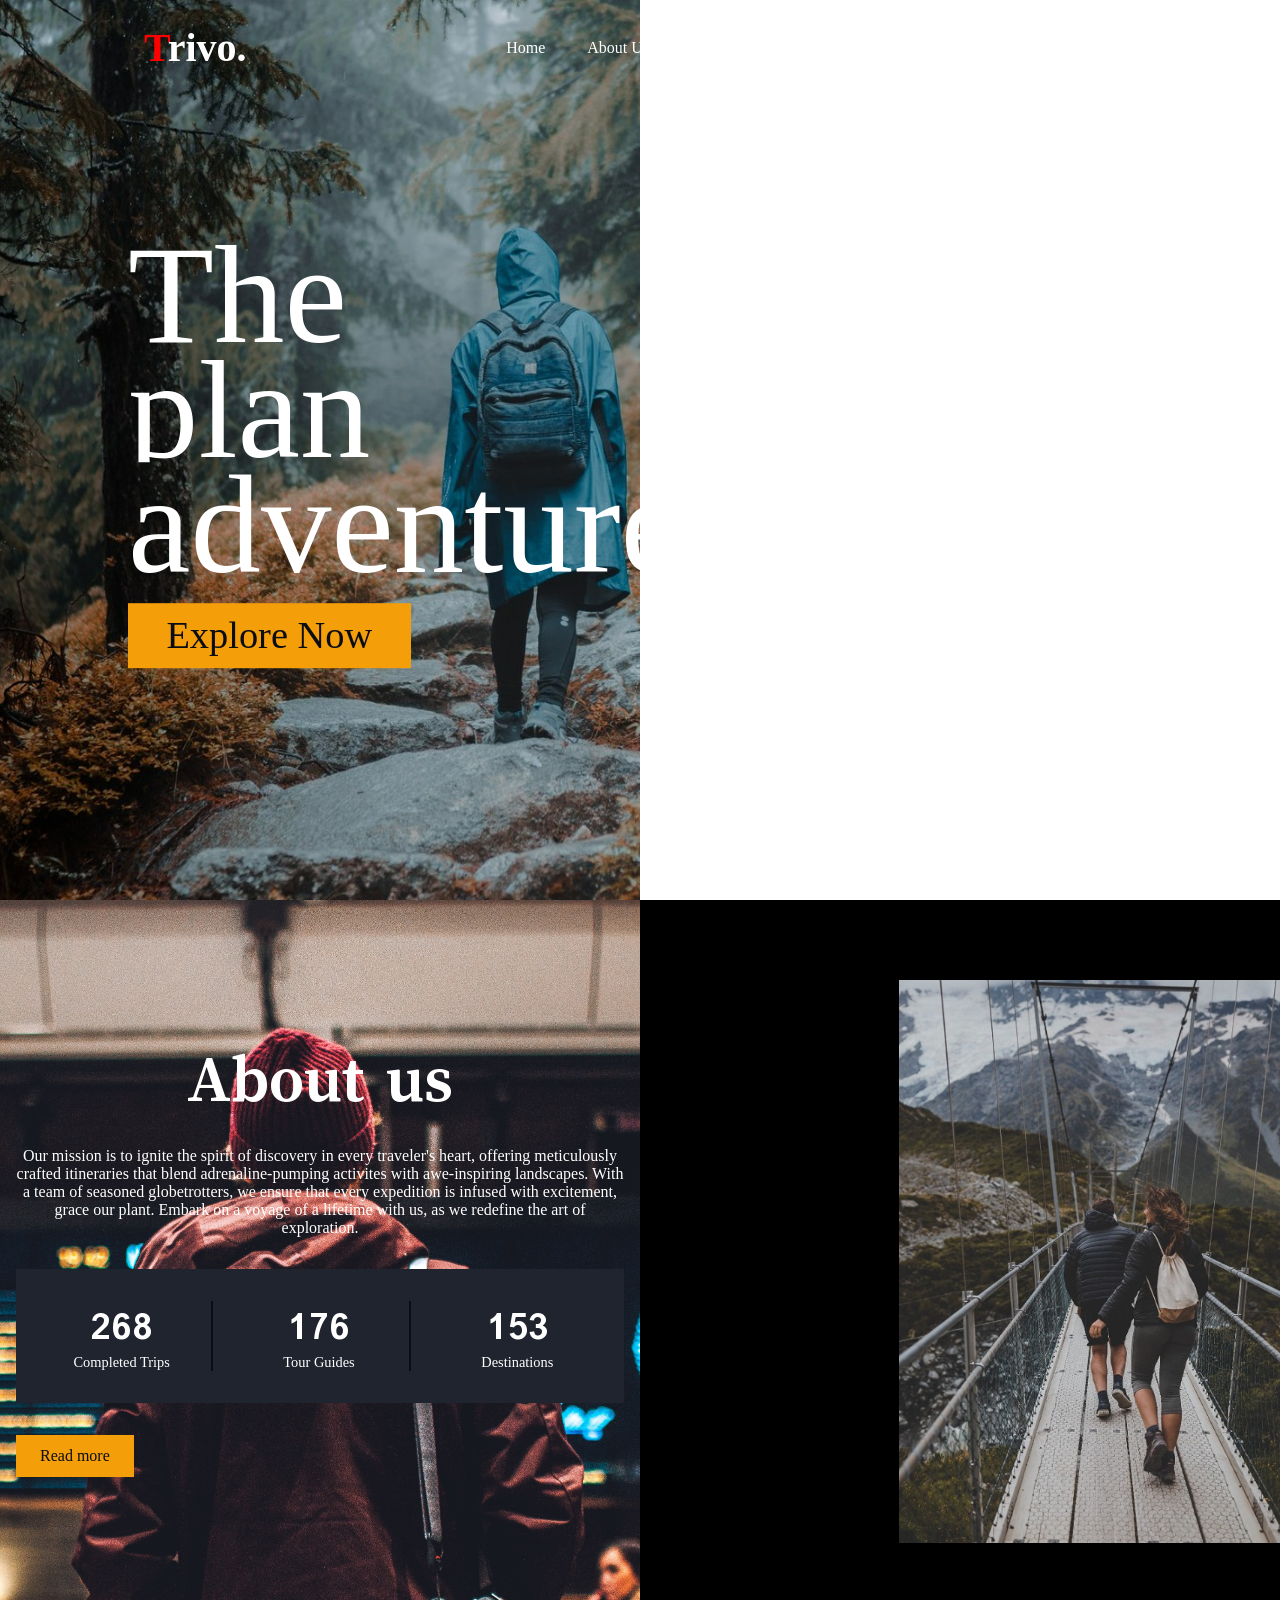
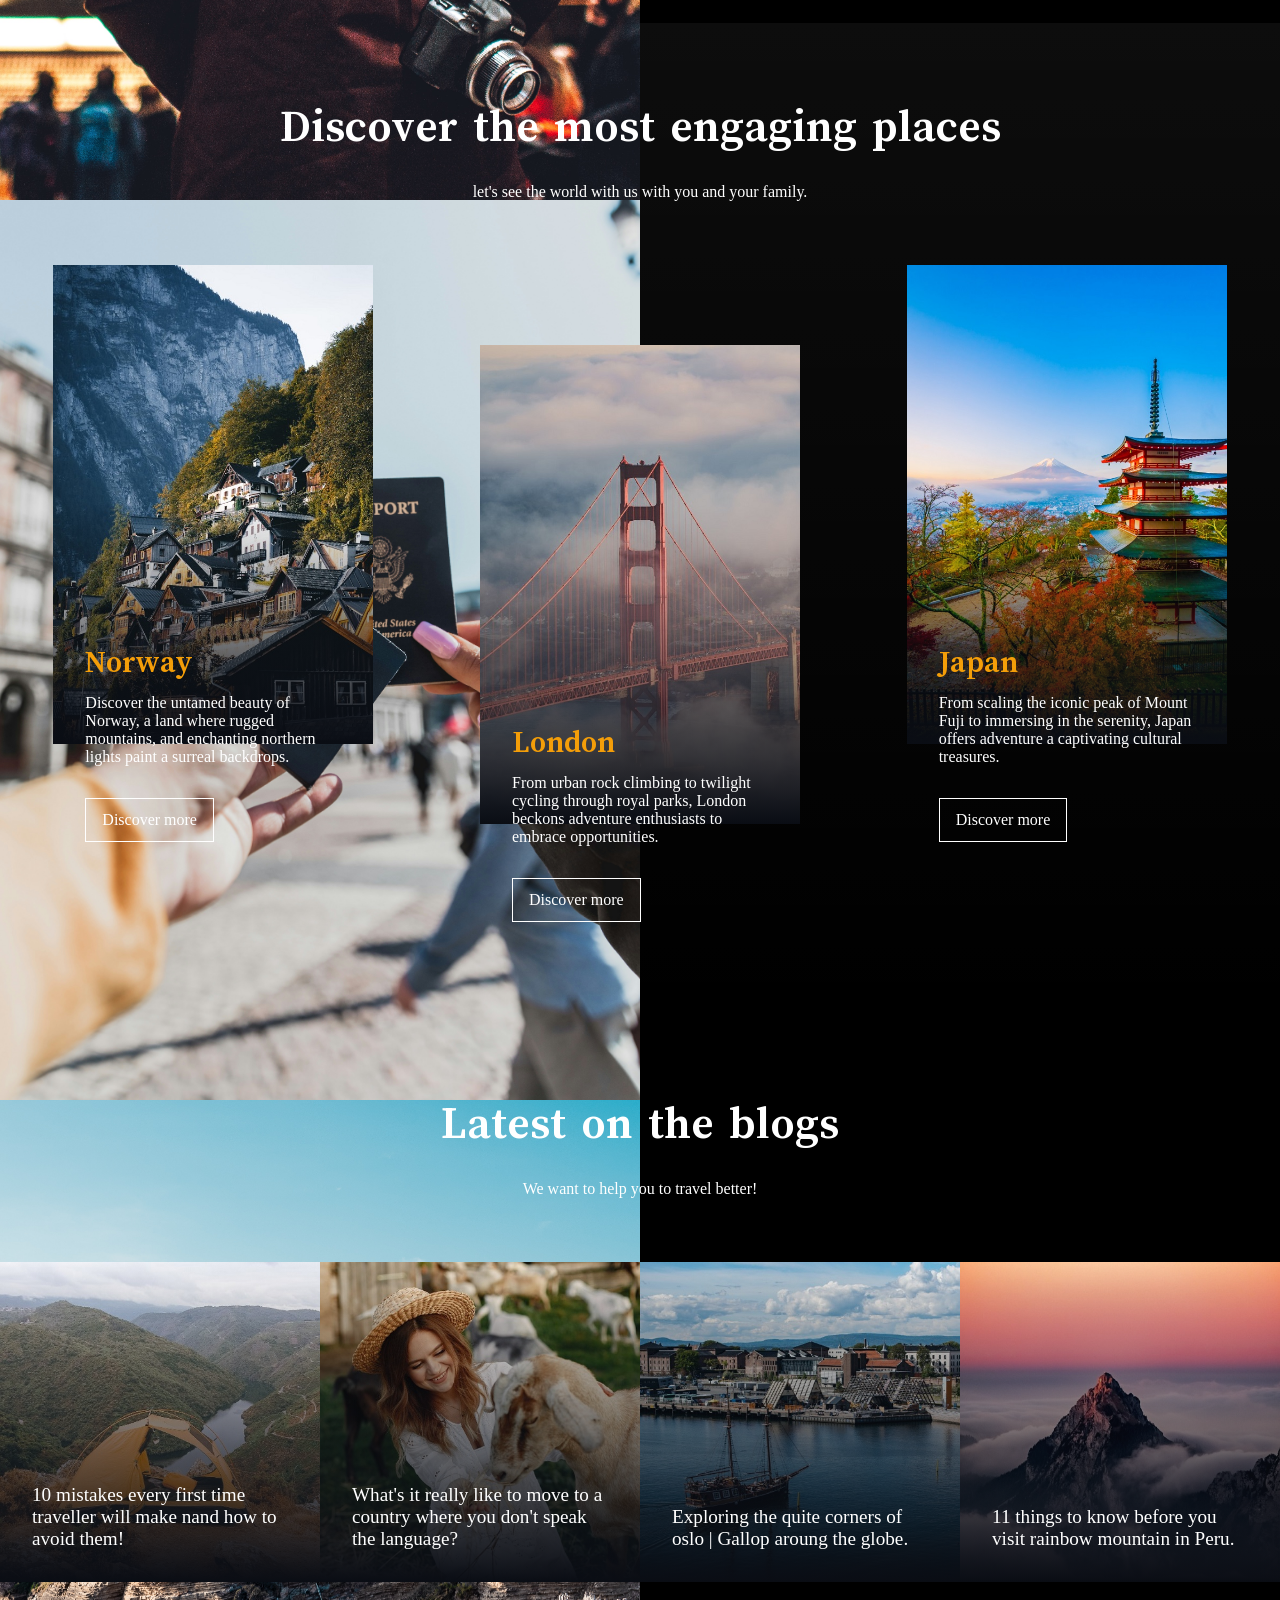
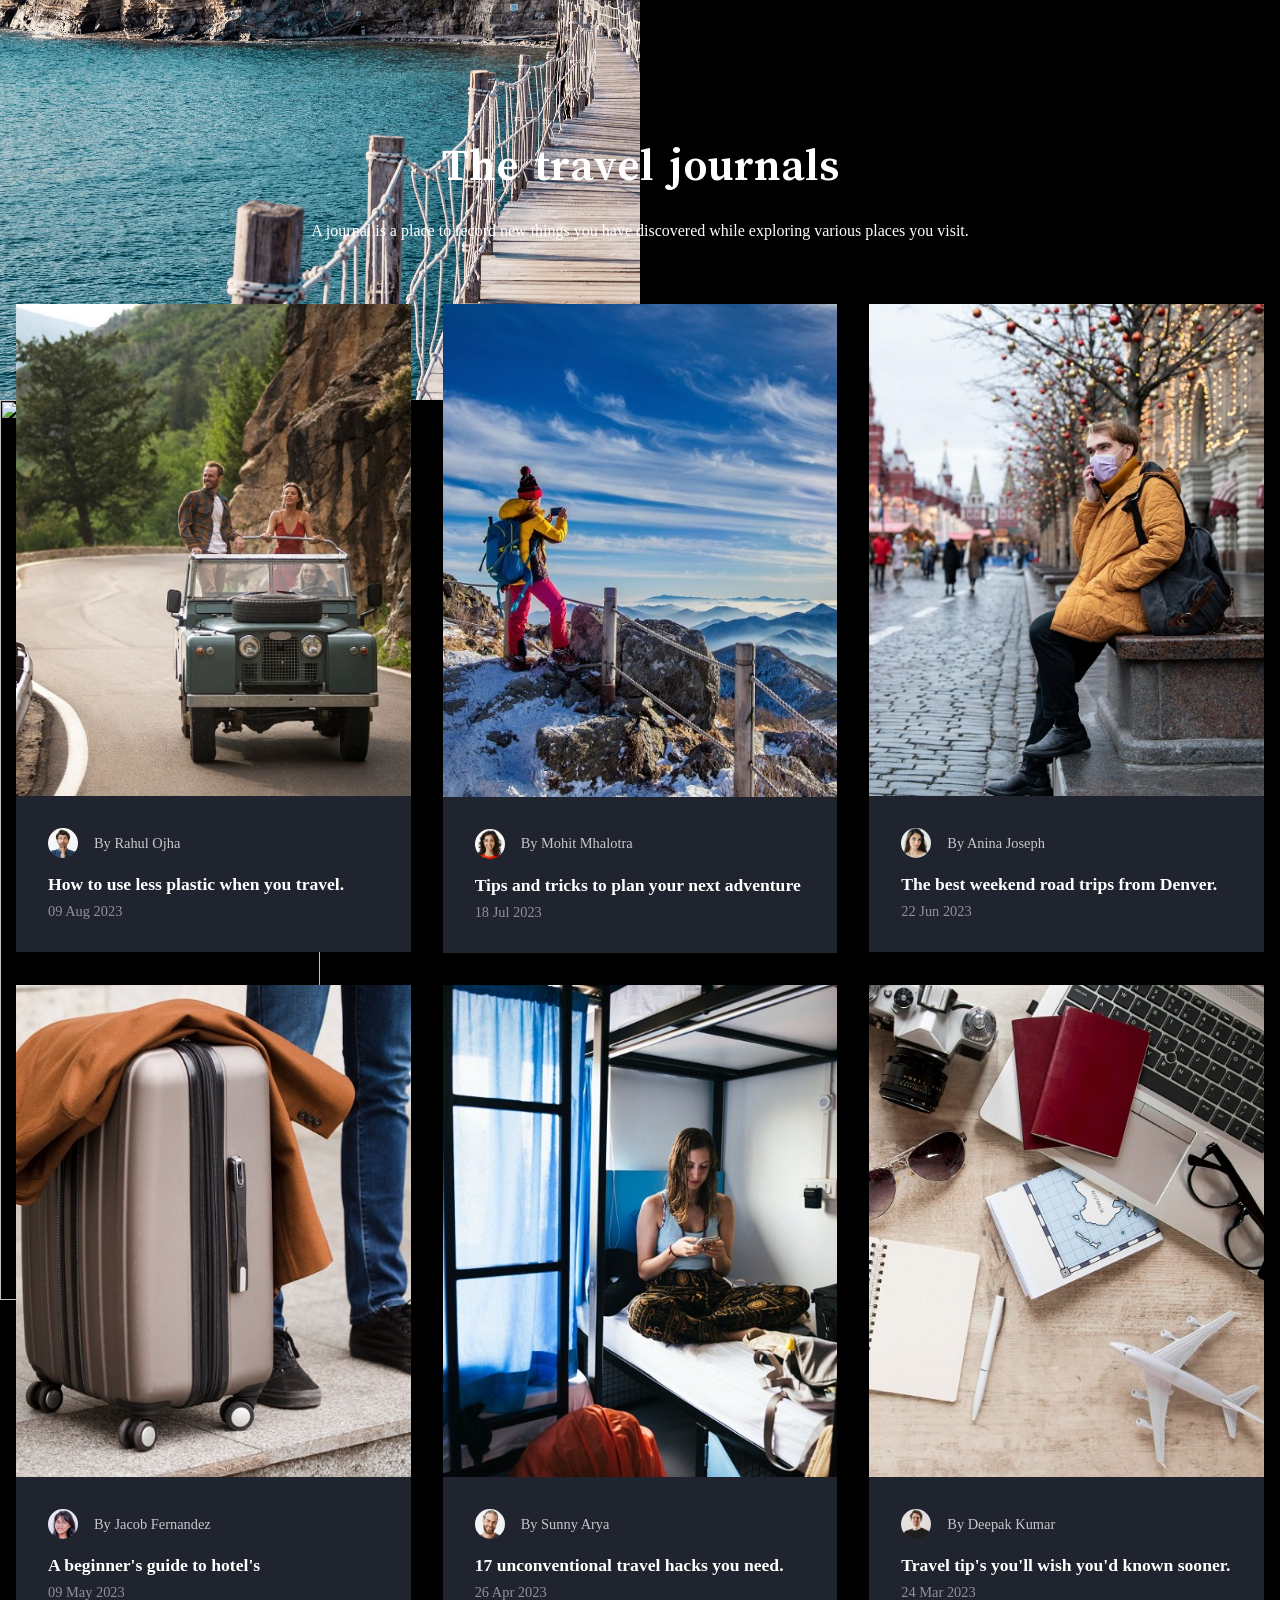
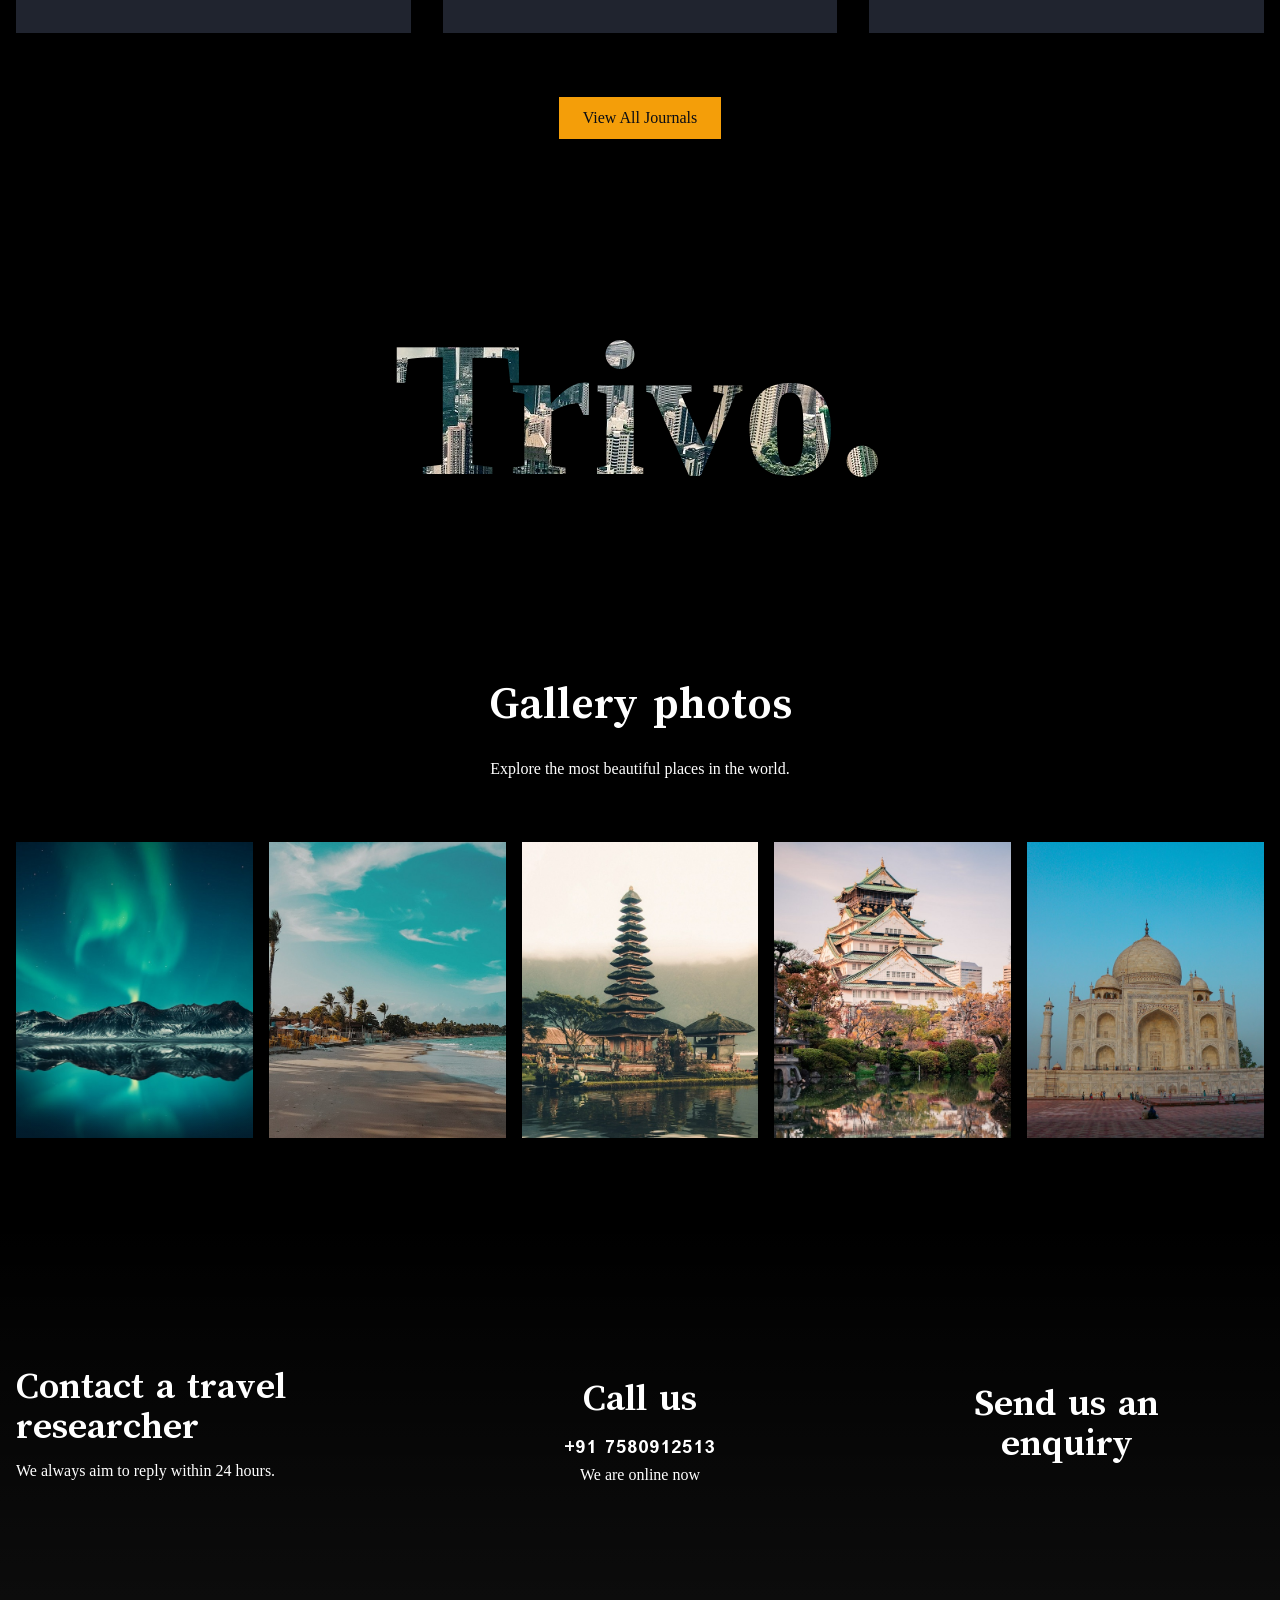
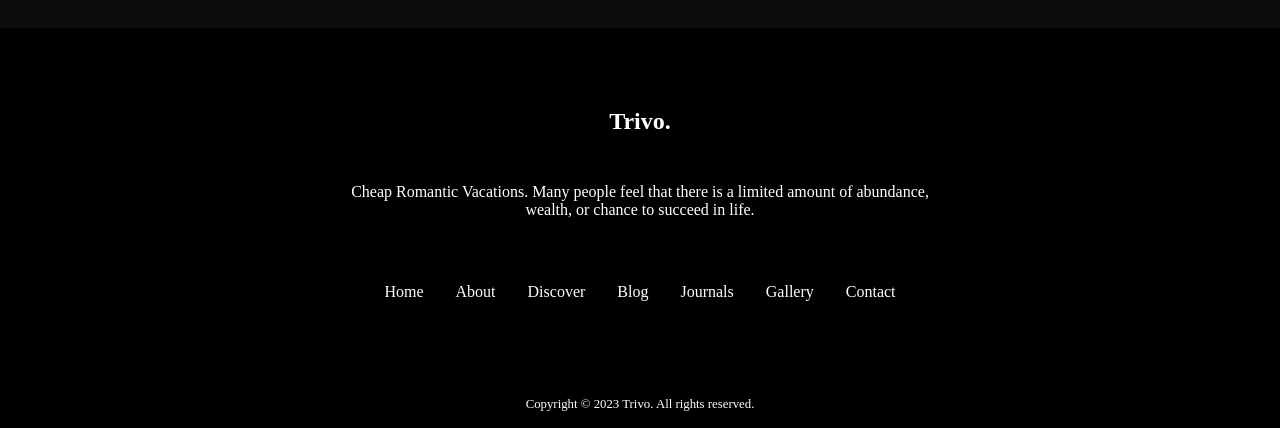
==== Landing_Page/index.html @ 87612f99 "OIBSIP" ====
<!DOCTYPE html>
<html lang="en">

<head>
    <meta charset="UTF-8">
    <meta name="viewport" content="width=device-width, initial-scale=1.0">
    <title>Document</title>
    <link rel="stylesheet" href="https://unpkg.com/sheryjs/dist/Shery.css" />
    <link rel="stylesheet" href="style.css">
    <script src="https://kit.fontawesome.com/fd02251519.js" crossorigin="anonymous"></script>
    <script src="https://unpkg.com/scrollreveal"></script>
</head>

<body>
    <div id="main">
        <div id="back">
            <img src="images/header.jpg" alt="">
            <img src="images/img6.jpg" alt="">
            <img src="images/img3.jpg" alt="">
            <img src="images/img4.jpg" alt="">
            <img src="images/img5.jpg" alt="">
        </div>
        <div id="top">
            <div id="workingarea">
                <nav>
                    <div class="nav__bar">
                      <div class="nav__logo"><a href="#"><span>T</span>rivo.</a></div>
                      <ul class="nav__links">
                        <li class="link"><a href="#home">Home</a></li>
                        <li class="link"><a href="#about">About Us</a></li>
                        <li class="link"><a href="#discover">Discover</a></li>
                        <li class="link"><a href="#blog">Blog</a></li>
                        <li class="link"><a href="#journals">Journals</a></li>
                        <li class="link"><a href="#gallery">Gallery</a></li>
                        <li class="link"><a href="#contact">Contact</a></li>
                        <li class="link search">
                          <span><i class="fa-solid fa-magnifying-glass fa-beat-fade"></i></span>
                        </li>
                      </ul>
                    </div>
                  </nav>
                <div id="hero">
                    <div id="heroleft">
                        <a class="ele1">
                            <div class="elem">
                                <h1>The New Way to </h1>
                                <h1>Explore the</h1>
                                <h1>Adventure awaits</h1>
                                <h1>Discover.</h1>
                                <h1>Wander often,</h1>
                            </div>
                        </a>
                        <a class="ele2">
                            <div class="elem">
                                <h1>plan your next</h1>
                                <h1>colourful</h1>
                                <h1>at every corner;</h1>
                                <h1>Dream.</h1>
                                <h1>wonder</h1>
                            </div>
                        </a>
                        <a class="ele3">
                            <div class="elem">
                                <h1>adventure.</h1>
                                <h1>world.</h1>
                                <h1>go and find it.</h1>
                                <h1>Explore.</h1>
                                <h1>always.</h1>
                            </div>
                        </a>
                        <button class="btn">Explore Now <i class="fa-solid fa-arrow-right fa-beat"></i></button>

                    </div>
                </div>
            </div>
        </div>
    </div>
    <div id="info">
        <section class="about" id="about">
            <div class="section__container about__container">
                <div class="about__content">
                    <h2 class="section__header">About us</h2>
                    <p class="section__subheader">
                        Our mission is to ignite the spirit of discovery in every traveler's
                        heart, offering meticulously crafted itineraries that blend
                        adrenaline-pumping activites with awe-inspiring landscapes. With a
                        team of seasoned globetrotters, we ensure that every expedition is
                        infused with excitement, grace our plant. Embark on a voyage of a
                        lifetime with us, as we redefine the art of exploration.
                    </p>
                    <div class="about__flex">
                        <div class="about__card">
                            <h4>268</h4>
                            <p>Completed Trips</p>
                        </div>
                        <div class="about__card">
                            <h4>176</h4>
                            <p>Tour Guides</p>
                        </div>
                        <div class="about__card">
                            <h4>153</h4>
                            <p>Destinations</p>
                        </div>
                    </div>
                    <button class="btn">
                        Read more <i class="fa-solid fa-arrow-right fa-beat"></i>
                    </button>
                </div>
                <div class="about__image">
                    <img src="images/about.jpg" alt="about">
                </div>
            </div>
        </section>
        <section class="discover" id="discover">
            <div class="section__container discover__container">
                <h2 class="section__header">Discover the most engaging places</h2>
                <p class="section__subheader">
                    let's see the world with us with you and your family.
                </p>
                <div class="discover__grid">
                    <div class="discover__card">
                        <div class="discover__image">
                            <img src="images/discover-1.jpg" alt="discover">
                        </div>
                        <div class="discover__card__content">
                            <h4>Norway</h4>
                            <p>
                                Discover the untamed beauty of Norway, a land where rugged
                                mountains, and enchanting northern lights paint a surreal
                                backdrops.
                            </p>
                            <button class="discover__btn">
                                Discover more <i class="fa-solid fa-arrow-right fa-beat"></i>
                            </button>
                        </div>
                    </div>
                    <div class="discover__card">
                        <div class="discover__image">
                            <img src="images/discover-2.jpg" alt="discover">
                        </div>
                        <div class="discover__card__content">
                            <h4>London</h4>
                            <p>
                                From urban rock climbing to twilight cycling through royal
                                parks, London beckons adventure enthusiasts to embrace
                                opportunities.
                            </p>
                            <button class="discover__btn">
                                Discover more <i class="fa-solid fa-arrow-right fa-beat"></i>
                            </button>
                        </div>
                    </div>
                    <div class="discover__card">
                        <div class="discover__image">
                            <img src="images/discover-3.jpg" alt="discover">
                        </div>
                        <div class="discover__card__content">
                            <h4>Japan</h4>
                            <p>
                                From scaling the iconic peak of Mount Fuji to immersing in the
                                serenity, Japan offers adventure a captivating cultural
                                treasures.
                            </p>
                            <button class="discover__btn">
                                Discover more <i class="fa-solid fa-arrow-right fa-beat"></i>
                            </button>
                        </div>
                    </div>
                </div>
            </div>
        </section>
        <section class="blogs" id="blog">
            <div class="blogs__container">
                <h2 class="section__header">Latest on the blogs</h2>
                <p class="section__subheader">We want to help you to travel better!</p>
                <div class="blogs__grid">
                    <div class="blogs__card">
                        <img src="images/blog-1.jpg" alt="blog">
                        <div class="blogs__content">
                            10 mistakes every first time traveller will make nand how to avoid
                            them!
                        </div>
                    </div>
                    <div class="blogs__card">
                        <img src="images/blog-2.jpg" alt="blog">
                        <div class="blogs__content">
                            What's it really like to move to a country where you don't speak
                            the language?
                        </div>
                    </div>
                    <div class="blogs__card">
                        <img src="images/blog-3.jpg" alt="blog">
                        <div class="blogs__content">
                            Exploring the quite corners of oslo | Gallop aroung the globe.
                        </div>
                    </div>
                    <div class="blogs__card">
                        <img src="images/blog-4.jpg" alt="blog">
                        <div class="blogs__content">
                            11 things to know before you visit rainbow mountain in Peru.
                        </div>
                    </div>
                </div>
            </div>
        </section>

        <section class="journals" id="journals">

            <div class="section__container journals__container">
                <h2 class="section__header">The travel journals</h2>
                <p class="section__subheader">
                    A journal is a place to record new things you have discovered while
                    exploring various places you visit.
                </p>
                <div class="journals__grid">
                    <div class="journals__card">
                        <img src="images/journals-2.jpg" alt="journal">
                        <div class="journals__content">
                            <div class="journals__author">
                                <img src="images/author-2.jpg" alt="author">
                                <p>By Rahul Ojha</p>
                            </div>
                            <h4>How to use less plastic when you travel.</h4>
                            <div class="journals__footer">
                                <p>09 Aug 2023</p>
                                <span>
                                    <a href="#"><i class="fa-solid fa-share fa-beat"></i></a>
                                </span>
                            </div>
                        </div>
                    </div>
                    <div class="journals__card">
                        <img src="images/journals-3.jpg" alt="journal">
                        <div class="journals__content">
                            <div class="journals__author">
                                <img src="images/author-3.jpg" alt="author">
                                <p>By Mohit Mhalotra</p>
                            </div>
                            <h4>Tips and tricks to plan your next adventure</h4>
                            <div class="journals__footer">
                                <p>18 Jul 2023</p>
                                <span>
                                    <a href="#"><i class="fa-solid fa-share fa-beat"></i></a>
                                </span>
                            </div>
                        </div>
                    </div>
                    <div class="journals__card">
                        <img src="images/journals-1.jpg" alt="journal">
                        <div class="journals__content">
                            <div class="journals__author">
                                <img src="images/author-1.jpg" alt="author">
                                <p>By Anina Joseph</p>
                            </div>
                            <h4>The best weekend road trips from Denver.</h4>
                            <div class="journals__footer">
                                <p>22 Jun 2023</p>
                                <span>
                                    <a href="#"><i class="fa-solid fa-share fa-beat"></i></a>
                                </span>
                            </div>
                        </div>
                    </div>
                    <div class="journals__card">
                        <img src="images/journals-6.jpg" alt="journal">
                        <div class="journals__content">
                            <div class="journals__author">
                                <img src="images/author-6.jpg" alt="author">
                                <p>By Jacob Fernandez</p>
                            </div>
                            <h4>A beginner's guide to hotel's</h4>
                            <div class="journals__footer">
                                <p>09 May 2023</p>
                                <span>
                                    <a href="#"><i class="fa-solid fa-share fa-beat"></i></a>
                                </span>
                            </div>
                        </div>
                    </div>
                    <div class="journals__card">
                        <img src="images/journals-4.jpg" alt="journal">
                        <div class="journals__content">
                            <div class="journals__author">
                                <img src="images/author-4.jpg" alt="author">
                                <p>By Sunny Arya</p>
                            </div>
                            <h4>17 unconventional travel hacks you need.</h4>
                            <div class="journals__footer">
                                <p>26 Apr 2023</p>
                                <span>
                                    <a href="#"><i class="fa-solid fa-share fa-beat"></i></a>
                                </span>
                            </div>
                        </div>
                    </div>
                    <div class="journals__card">
                        <img src="images/journals-5.jpg" alt="journal">
                        <div class="journals__content">
                            <div class="journals__author">
                                <img src="images/author-5.jpg" alt="author">
                                <p>By Deepak Kumar</p>
                            </div>
                            <h4>Travel tip's you'll wish you'd known sooner.</h4>
                            <div class="journals__footer">
                                <p>24 Mar 2023</p>
                                <span>
                                    <a href="#"><i class="fa-solid fa-share fa-beat"></i></a>
                                </span>
                            </div>
                        </div>
                    </div>
                </div>
                <div class="journals__btn">
                    <button class="btn">
                        View All Journals <i class="fa-solid fa-arrow-right fa-beat"></i>
                    </button>
                </div>
            </div>
        </section>

        <section class="hero">
            <div class="section__container hero__container">
                <p>Trivo.</p>
            </div>
        </section>

        <section class="gallery" id="gallery">
            <div class="gallery__container">
                <h2 class="section__header">Gallery photos</h2>
                <p class="section__subheader">
                    Explore the most beautiful places in the world.
                </p>
                <div class="gallery__grid">
                    <div class="gallery__card">
                        <img src="images/gallery-1.jpg" alt="gallery" />
                        <div class="gallery__content">
                            <h4>Northern Lights</h4>
                            <p>Norway</p>
                        </div>
                    </div>
                    <div class="gallery__card">
                        <img src="images/gallery-2.jpg" alt="gallery" />
                        <div class="gallery__content">
                            <h4>Krabi</h4>
                            <p>Thailand</p>
                        </div>
                    </div>
                    <div class="gallery__card">
                        <img src="images/gallery-3.jpg" alt="gallery" />
                        <div class="gallery__content">
                            <h4>Bali</h4>
                            <p>Indonesia</p>
                        </div>
                    </div>
                    <div class="gallery__card">
                        <img src="images/gallery-4.jpg" alt="gallery" />
                        <div class="gallery__content">
                            <h4>Tokyo</h4>
                            <p>Japan</p>
                        </div>
                    </div>
                    <div class="gallery__card">
                        <img src="images/gallery-5.jpg" alt="gallery" />
                        <div class="gallery__content">
                            <h4>Taj Mahal</h4>
                            <p>India</p>
                        </div>
                    </div>
                </div>
            </div>
        </section>

        <section class="contact" id="contact">
            <div class="section__container contact__container">
                <div class="contact__col">
                    <h4>Contact a travel researcher</h4>
                    <p>We always aim to reply within 24 hours.</p>
                </div>
                <div class="contact__col">
                    <div class="contact__card">
                        <span><i class="fa-solid fa-mobile-screen fa-shake"></i></span>
                        <h4>Call us</h4>
                        <h5>+91 7580912513</h5>
                        <p>We are online now</p>
                    </div>
                </div>
                <div class="contact__col">
                    <div class="contact__card">
                        <span><i class="fa-solid fa-envelope fa-beat"></i></span>
                        <h4>Send us an enquiry</h4>
                    </div>
                </div>
            </div>
        </section>

        <section class="footer">
            <div class="section__container footer__container">
                <h4>Trivo.</h4>
                <div class="footer__socials">
                    <span>
                        <a href="#"><i class="fa-brands fa-facebook"></i></a>
                    </span>
                    <span>
                        <a href="#"><i class="fa-brands fa-instagram"></i></a>
                    </span>
                    <span>
                        <a href="#"><i class="fa-brands fa-square-x-twitter"></i></a>
                    </span>
                    <span>
                        <a href="#"><i class="fa-brands fa-linkedin"></i></a>
                    </span>
                </div>
                <p>
                    Cheap Romantic Vacations. Many people feel that there is a limited
                    amount of abundance, wealth, or chance to succeed in life.
                </p>
                <ul class="footer__nav">
                    <li class="footer__link"><a href="#home">Home</a></li>
                    <li class="footer__link"><a href="#about">About</a></li>
                    <li class="footer__link"><a href="#discover">Discover</a></li>
                    <li class="footer__link"><a href="#blog">Blog</a></li>
                    <li class="footer__link"><a href="#journals">Journals</a></li>
                    <li class="footer__link"><a href="#gallery">Gallery</a></li>
                    <li class="footer__link"><a href="#contact">Contact</a></li>
                </ul>
            </div>
            <div class="footer__bar">
                Copyright © 2023 Trivo. All rights reserved.
            </div>
        </section>
    </div>

    <script src="https://cdnjs.cloudflare.com/ajax/libs/gsap/3.12.2/gsap.min.js"></script>
    <script src="https://cdnjs.cloudflare.com/ajax/libs/gsap/3.12.2/ScrollTrigger.min.js"></script>
    <script src="https://cdnjs.cloudflare.com/ajax/libs/three.js/0.155.0/three.min.js"></script>
    <script src="https://cdn.jsdelivr.net/gh/automat/controlkit.js@master/bin/controlKit.min.js"></script>
    <script type="text/javascript" src="https://unpkg.com/sheryjs/dist/Shery.js"></script>
    <script src="script.js"></script>

</body>

</html>
---- Landing_Page/style.css ----
@import url('https://fonts.googleapis.com/css2?family=Lisu+Bosa:ital,wght@0,600;1,800&family=Poppins:wght@400;500;600;700&display=swap');

:root{
    --primary-color: #0a0d14;
    --primary-color-light: #20242f;
    --secondary-color: #f49e09;
    --extre-light: rgba(255,255,255,0.5);
    --white: #ffffff;
    --max-width:1600px;
    --header-font: "Lisu Bosa", serif;
}



*{
    margin: 0;
    padding: 0;
    font-family: gilroy;
    box-sizing: border-box;
}

html,body{
    width: 100%;
    height: 100%;
    scroll-behavior: smooth;
}

#main{
    width: 100%;
    height: 100vh;
    
}

#back{
    width: 100%;
    height: 100vh;
    
    
}

#back img{
    width: 50%;
    height: 100%;
    object-fit: cover;
    background-size: cover;
    
}

#top{
    pointer-events: none;
    position: absolute;
    top: 0;
    left: 0;
    width: 100%;
    height: 100vh;
    
}

#workingarea{
    position: relative;
    margin: 0 auto;
    width: 80%;
    height: 100vh;
    max-width: 1920px; 
}

nav {
    border-bottom: 1px solid var(--extra-light);
  }
  
  .nav__bar {
    max-width: var(--max-width);
    margin: auto;
    padding: 1.5rem 1rem;
    display: flex;
    align-items: center;
    justify-content: space-between;
    gap: 2rem;
  }
  
  .nav__logo a {
    font-size: 2.5rem;
    font-weight: 600;
    color: var(--white);
  }

  .nav__logo a span{
    color: red;
  }
  
  .nav__links {
    list-style: none;
    display: flex;
    align-items: center;
    gap: 2rem;
  }
  
  .link a {
    padding: 1.5rem 5px;
    font-weight: 500;
    color: var(--white);
    transition: 0.3s;
    pointer-events: all;
  }
  
  .link a:hover {
    color: var(--secondary-color);
    border-bottom: 2px solid var(--secondary-color);
  }
  
  .link span {
    padding: 1rem 0;
    color: var(--white);
    cursor: pointer;
  }

#hero{
    position: absolute;
    top: 50%;
    left: 0;
    transform: translate(0%,-50%);
    display: flex;
    justify-content: space-between;
    width: 100%;
}

#heroleft{
    min-width: 50%;
}

#heroleft .elem{
    position: relative;
    height: 9vw;
    overflow: hidden;
}

#heroleft .elem h1:nth-child(1){
    top: 0;
}

#heroleft .elem::after{
    position: absolute;
    content: "";
    left: -3rem;
    top: 50%;
    transform: translate(-50%);
    height: 2px;
    width: 2rem;
    background-color: var(--white);
}

#heroleft .elem h1{
    position: absolute;
    top: 100%;
    left: 0;
    line-height: .9;
    font-family: kajiro;
    color: #fff;
    font-weight: 100;
    font-size: 11vw;
}

#heroleft button{
    pointer-events: all;
    padding: .8vw 3vw;
    font-size: 3vw;
    margin-top: 2vw;
    font-family: kajiro;
    cursor: pointer;
    background-color: var(--secondary-color);
}
button i{
    justify-content: space-between;
}

 #info{
    background-color: black;
    color: #fff;
}

.section__container{
    max-width: var(--max-width);
    margin: auto;
    padding: 5rem 1rem;
}

.section__header{
    margin-bottom: 2rem;
    font-size: 3rem;
    font-weight: 800;
    font-family: var(--header-font);
    text-align: center;
}

.section__subheader{
    max-width: 800px;
    margin: auto;
    text-align: center;
}

.btn{
    padding: .75rem 1.5rem;
    outline: none;
    border: none;
    font-size: 1rem;
    color: var(--primary-color);
    background-color: var(--secondary-color);
    cursor: pointer;
}

img{
    width: 100%;
    display: flex;
}

a{
    text-decoration: none;
}
.about__container{
    display: grid;
    grid-template-columns: repeat(2,1fr);
    gap: 2rem;
    align-items: center;
}

.about__container:is(.section__header, .section__subheader){
    text-align: left;   
}

.about__content h2{
   font-size: 70px;
}


.about__flex{
    margin: 2rem 0;
    padding: 2rem 1rem;
    display: flex;
    align-items: center;
    gap: 1rem;
    flex-wrap: wrap;
    background-color: var(--primary-color-light);
}

.about__card{
    flex: 1 1 150px;
    text-align: center;
    border-right: 2px solid var(--primary-color);
}

.about__card:last-child{
    border: none;
}

.about__card h4{
    margin-bottom: 5px;
    font-size: 3rem;
    font-weight: 600;
    font-family: var(--header-font);
    color: #fff;
}

.about__card p{
    font-size: 0.9rem;
    color: #fff;
}

.about__image img{
    max-width: 450px;
    margin: auto; 
    margin-left: 40%;  
} 

.discover{
    background-image: linear-gradient(
        to bottom,
        rgba(255,255,255,0.05),
        transparent
    );
}

.discover__grid{
    margin-top: 4rem;
    display: grid;
    grid-template-columns: repeat(3, 1fr);
    gap: 2rem;
}

.discover__card{
    max-width: 320px;
    margin: auto;
}

.discover__card:nth-child(2){
    transform: translateY(5rem);
}

.discover__image{
    position: relative;
}

.discover__image::after{
    position: absolute;
    content: "";
    width: 100%;
    height: 50%;
    left: 0;
    bottom: 0;
    background-image: linear-gradient(to top, var(--primary-color), transparent);
}

.discover__card__content{
    padding: 0 2rem;
    transform: translateY(-50%);
}

.discover__card__content h4{
    margin-bottom: 1rem;
    font-size: 2rem;
    font-weight: 800;
    font-family: var(--header-font);
    color: var(--secondary-color);
}

.discover__card__content p{
    margin-bottom: 2rem;
}

.discover__btn{
    padding: 0.75rem 1rem;
    outline: none;
    font-size: 1rem;
    color: var(--white);
    background-color: transparent;
    border: 1px solid var(--white);
    cursor: pointer;
}

.blogs__container{
    padding: 5rem 0;
}

.blogs__grid{
    margin-top: 4rem;
    display: grid;
    grid-template-columns: repeat(4, 1fr);
}

.blogs__card{
    position: relative;
}

.blogs__card::after{
    position: absolute;
    content: "";
    width: 100%;
    height: 100%;
    left: 0;
    top: 0;
    background-image: linear-gradient(to top, var(--primary-color), transparent);
}

.blogs__content{
    position: absolute;
    bottom: 0;
    left: 0;
    width: 100%;
    padding: 2rem;
    font-size: 1.2rem;
    font-weight: 500;
    z-index: 1;
}


.journals__grid{
    margin-top: 4rem;
    display: grid;
    grid-template-columns: repeat(3, 1fr);
    gap: 2rem;
}

.journals__content{
    padding: 2rem;
    background-color: var(--primary-color-light);
}

.journals__author{
    margin-bottom: 1rem;
    display: flex;
    align-items: center;
    gap: 1rem;
}

.journals__author img{
    max-width: 30px;
    border-radius: 100%;
}

.journals__author p{
    font-size: 0.9rem;
    opacity: 0.75;
}

.journals__content h4{
    margin-bottom: 0.5rem;
    font-size: 1.1rem;
    font-weight: 600;
}

.journals__footer{
    display: flex;
    align-items: center;
    justify-content: space-between;
    gap: 2rem;
}

.journals__footer p{
    font-size: .9rem;
    opacity: .5;
}

.journals__footer span a{
    font-size: 1.5rem;
    color: var(--white);
    opacity: .75;
}

.journals__btn{
    margin-top: 4rem;
    text-align: center;
}

.hero__container p {
    text-align: center;
    font-size: 12rem;
    font-weight: 700;
    background-image: url("images/banner.jpg");
    -webkit-background-clip: text;
    -webkit-text-fill-color: transparent;
    -webkit-text-stroke: 1px var(--extra-light);
}

.gallery__container {
    padding: 5rem 1rem;
  }
  
  .gallery__grid {
    margin-top: 4rem;
    display: grid;
    grid-template-columns: repeat(5, 1fr);
    gap: 1rem;
  }
  
  .gallery__card {
    position: relative;
    overflow: hidden;
  }
  
  .gallery__content {
    position: absolute;
    left: 50%;
    bottom: -8rem;
    transform: translateX(-50%);
    width: 100%;
    padding: 2rem 1rem;
    transition: 0.3s;
    text-align: center;
    background-image: linear-gradient(to top, var(--primary-color), transparent);
  }
  
  .gallery__content h4 {
    margin-bottom: 1rem;
    font-size: 2rem;
    font-weight: 800;
    font-family: var(--header-font);
  }
  
  .gallery__card:hover .gallery__content {
    bottom: 0;
  }

  .contact {
    background-image: linear-gradient(
      to top,
      rgba(255, 255, 255, 0.05),
      transparent
    );
  }
  
  .contact__container {
    display: grid;
    grid-template-columns: repeat(3, 1fr);
    gap: 2rem;
    align-items: center;
  }
  
  .contact__card {
    max-width: 250px;
    margin: auto;
    aspect-ratio: 1;
    display: grid;
    place-content: center;
    text-align: center;
    border: 1px solid var(--extra-light);
    border-radius: 100%;
    cursor: pointer;
  }
  
  .contact__card span {
    margin-bottom: 1rem;
    font-size: 2rem;
    transition: 0.3s;
  }
  
  .contact__card:hover span {
    color: var(--secondary-color);
  }
  
  .contact__col h4 {
    margin-bottom: 1rem;
    font-size: 2.5rem;
    font-weight: 800;
    font-family: var(--header-font);
  }
  
  .contact__col h5 {
    margin-bottom: 0.5rem;
    font-size: 1.5rem;
    font-weight: 600;
    font-family: var(--header-font);
  }
  
  .footer__container {
    text-align: center;
  }
  
  .footer__container h4 {
    margin-bottom: 1rem;
    font-size: 1.5rem;
    font-weight: 600;
  }
  
  .footer__socials {
    margin-bottom: 2rem;
    display: flex;
    align-items: center;
    justify-content: center;
    gap: 2rem;
  }
  
  .footer__socials span a {
    font-size: 1.5rem;
    color: var(--white);
    cursor: pointer;
    transition: 0.3s;
  }
  
  .footer__socials span a:hover {
    color: var(--secondary-color);
  }
  
  .footer__container p {
    max-width: 600px;
    margin: auto;
    margin-bottom: 4rem;
  }
  
  .footer__nav {
    list-style: none;
    display: flex;
    align-items: center;
    justify-content: center;
    flex-wrap: wrap;
    gap: 2rem;
  }
  
  .footer__link a {
    font-weight: 500;
    color: var(--white);
  }
  
  .footer__link a:hover {
    color: var(--secondary-color);
  }
  
  .footer__bar {
    padding: 1rem;
    text-align: center;
    font-size: 0.8rem;
    border-top: 1px solid var(--extra-light);
  }
  
  @media (width < 900px) {
    .link:not(.search) {
      display: none;
    }
  
    .about__container {
      grid-template-columns: repeat(1, 1fr);
      text-align: center;
    }
  
    .about__container :is(.section__header, .section__subheader) {
      text-align: center;
    }
  
    .about__image {
      grid-area: 1/1/2/2;
    }
  
    .discover__grid {
      grid-template-columns: repeat(2, 1fr);
    }
  
    .blogs__grid {
      grid-template-columns: repeat(2, 1fr);
    }
  
    .journals__grid {
      grid-template-columns: repeat(2, 1fr);
      gap: 1rem;
    }
  
    .hero__container p {
      font-size: 10rem;
    }
  
    .gallery__grid {
      grid-template-columns: repeat(3, 1fr);
    }
  
    .contact__container {
      grid-template-columns: repeat(2, 1fr);
    }
  
    .contact__col:first-child {
      grid-area: 1/1/2/3;
      text-align: center;
    }
  }
  
  @media (width < 600px) {
    .header__container {
      text-align: center;
    }
  
    .header__container h4 {
      margin-left: 0;
    }
  
    .about__card {
      border: none;
    }
  
    .discover__grid {
      grid-template-columns: repeat(1, 1fr);
    }
  
    .discover__card:nth-child(2) {
      transform: translateY(0);
    }
  
    .blogs__grid {
      grid-template-columns: repeat(1, 1fr);
    }
  
    .journals__grid {
      grid-template-columns: repeat(1, 1fr);
    }
  
    .hero__container p {
      font-size: 6rem;
    }
  
    .gallery__grid {
      grid-template-columns: repeat(2, 1fr);
    }
  
    .contact__container {
      grid-template-columns: repeat(1, 1fr);
    }
  
    .contact__col:first-child {
      grid-area: unset;
    }
  }
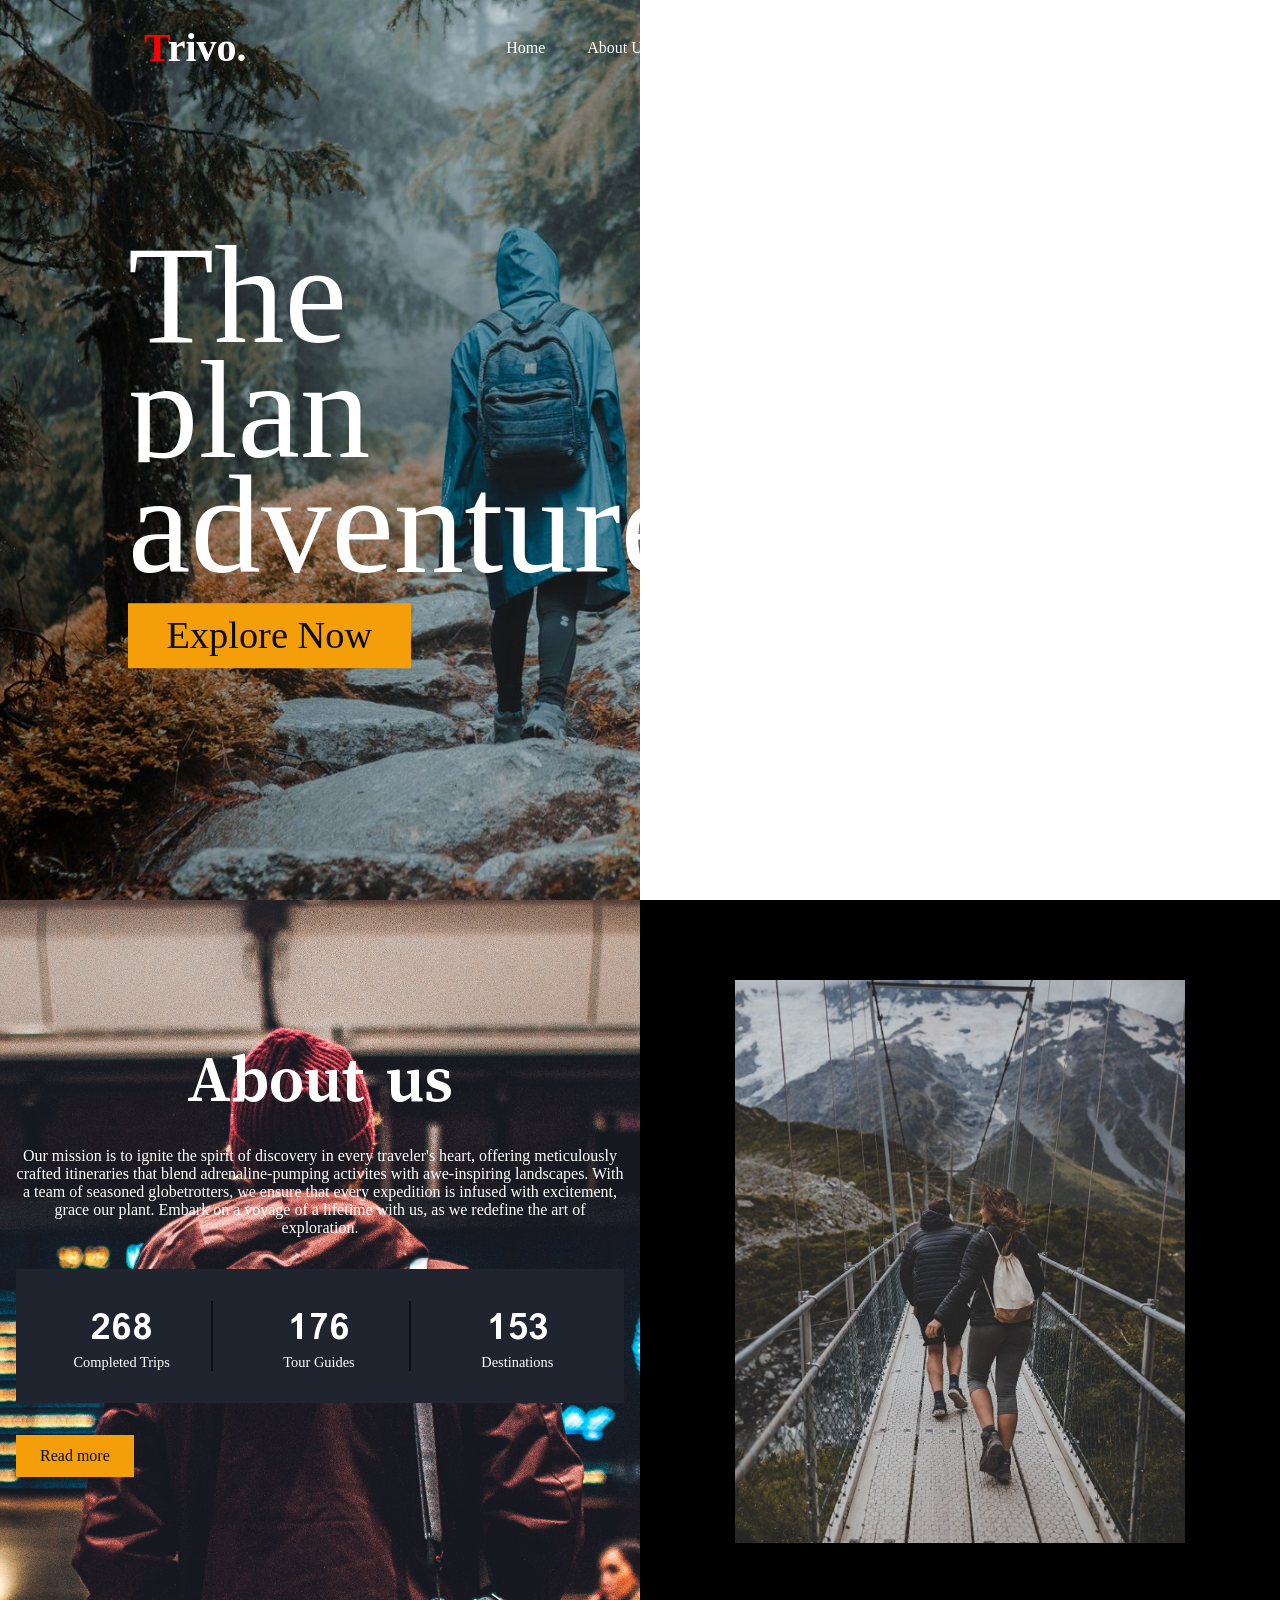
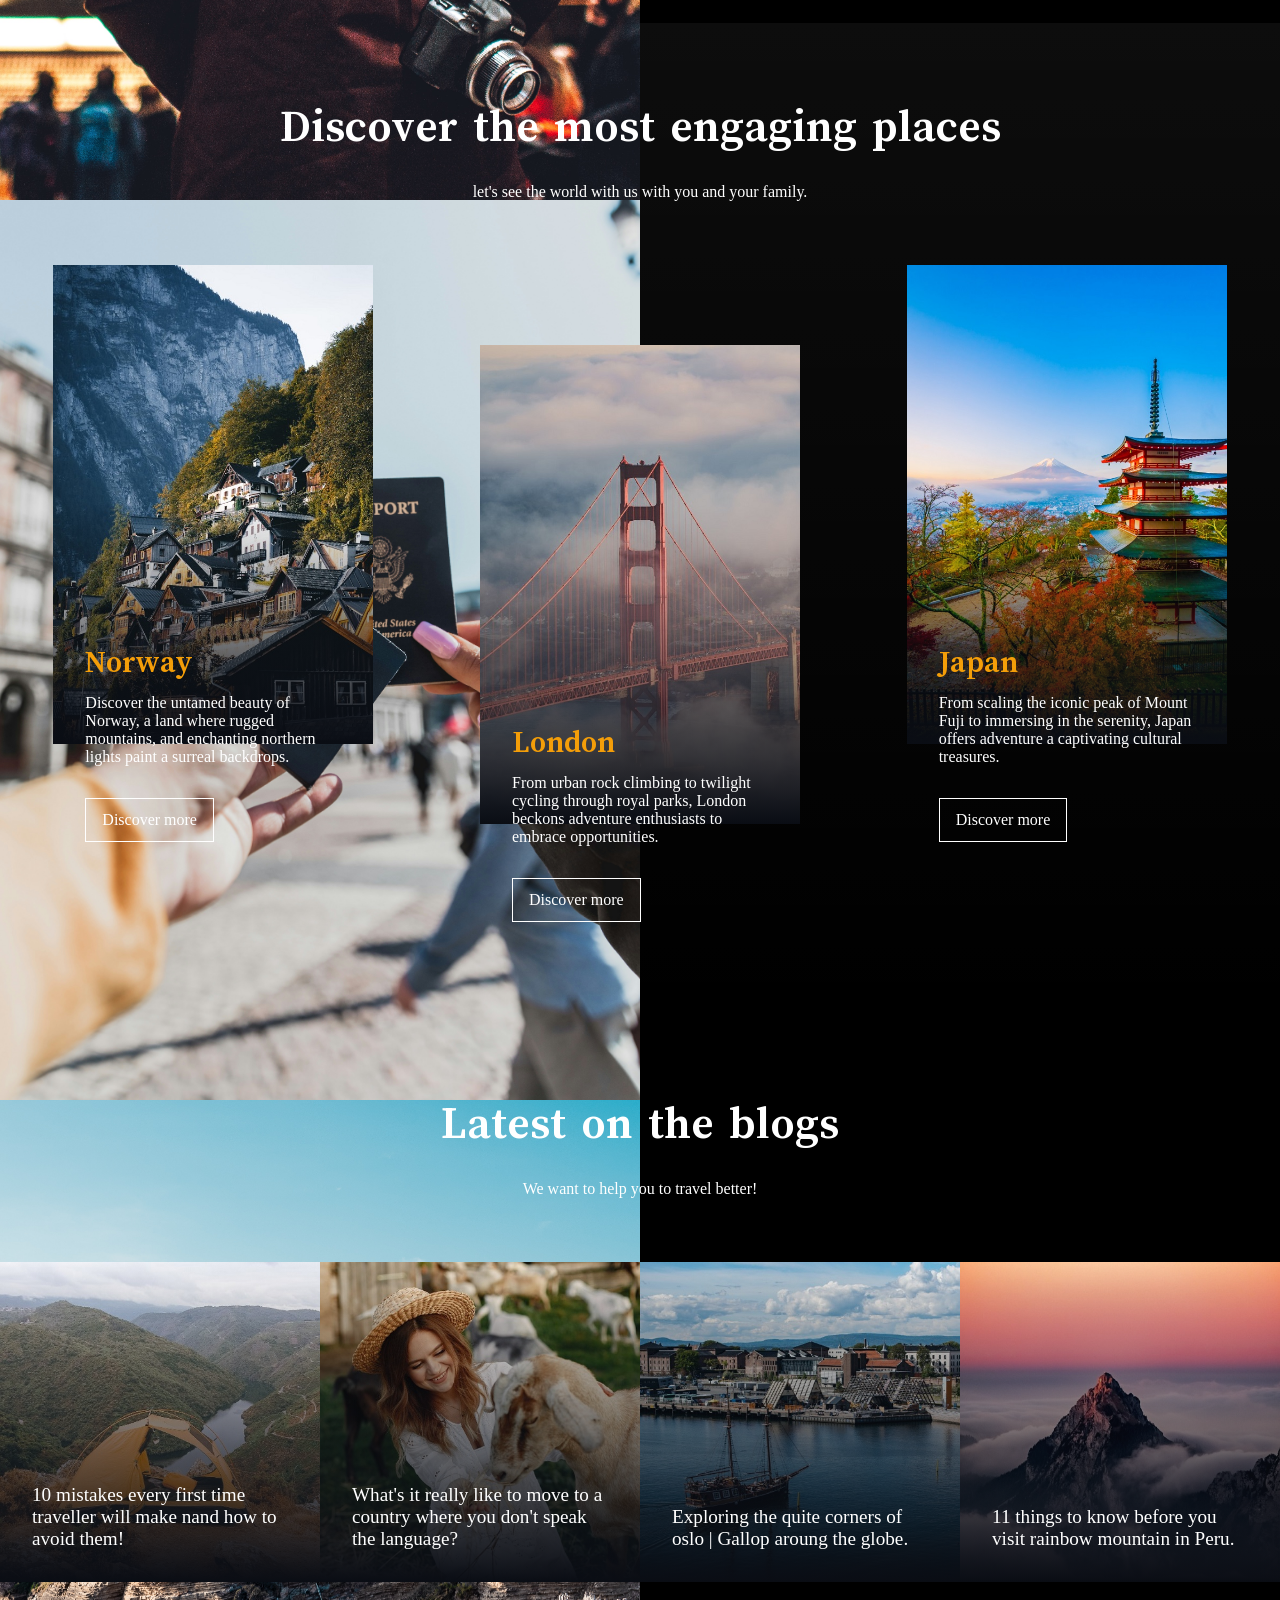
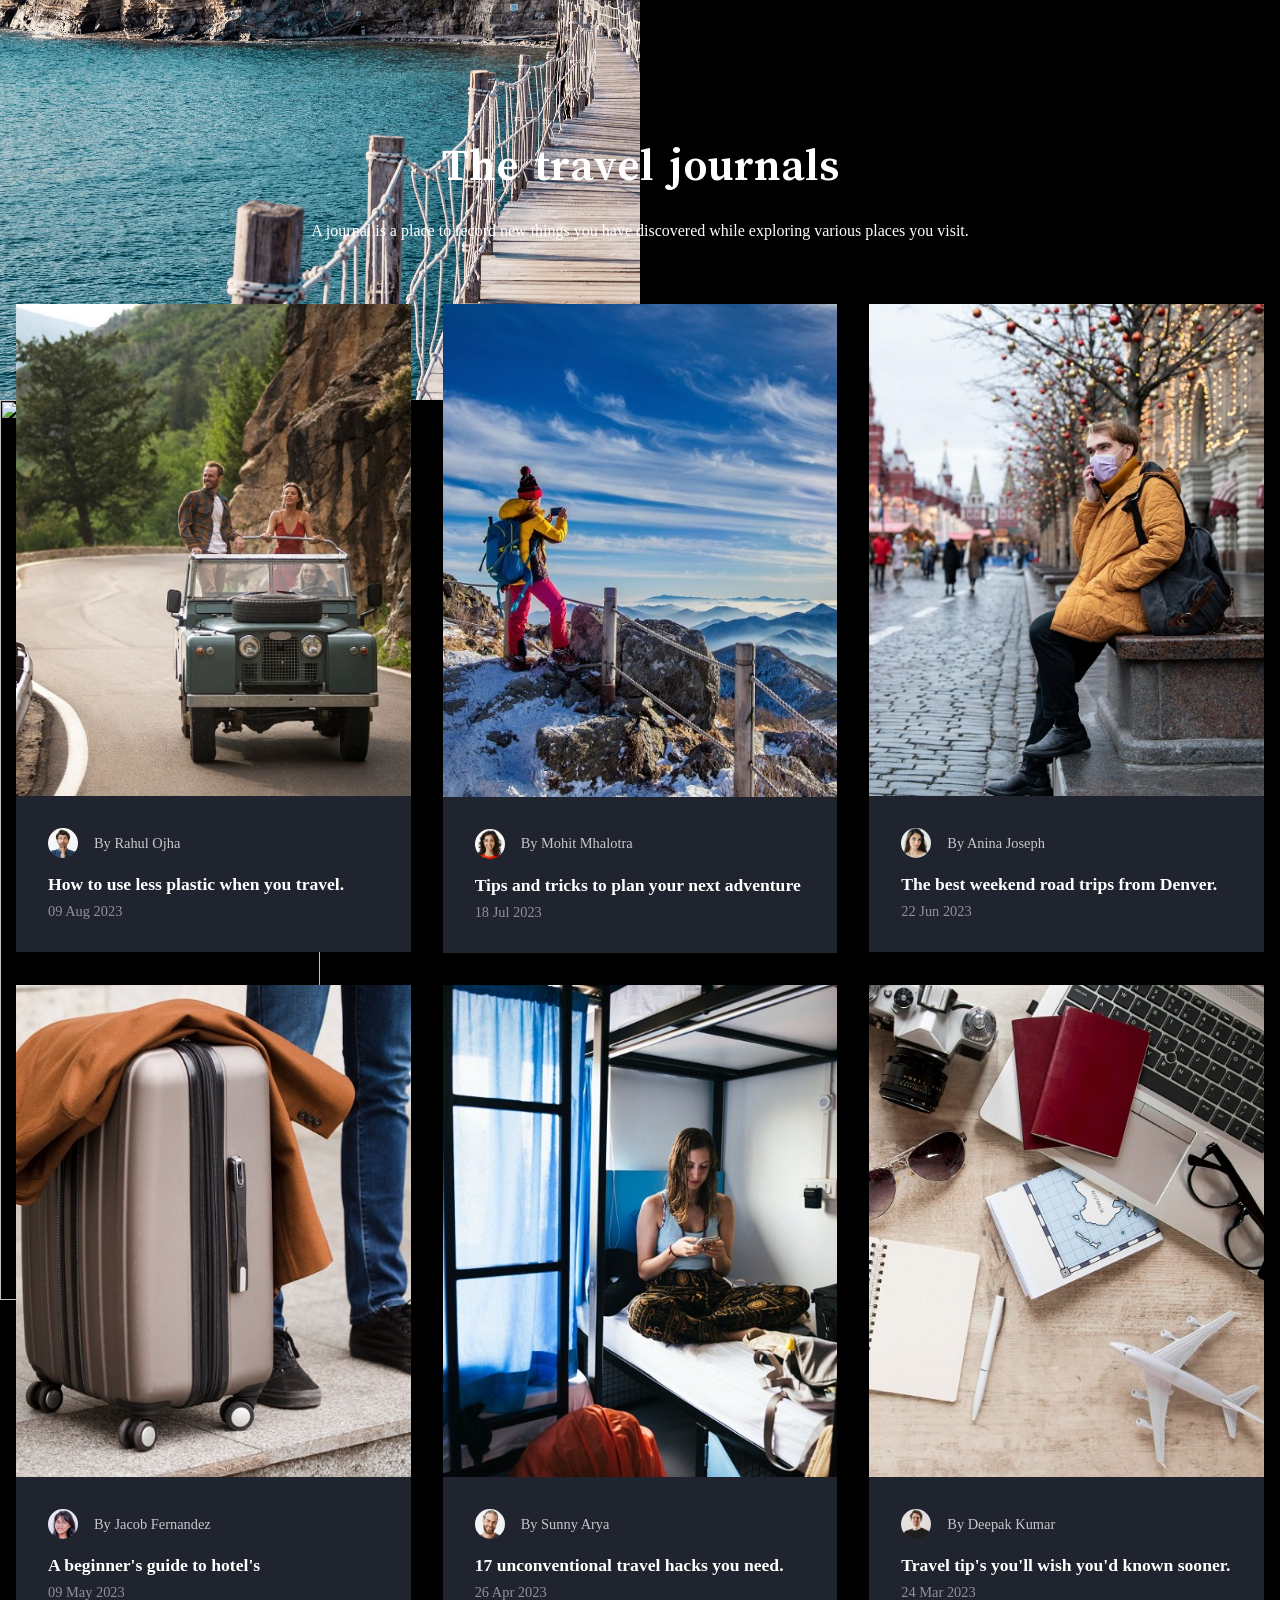
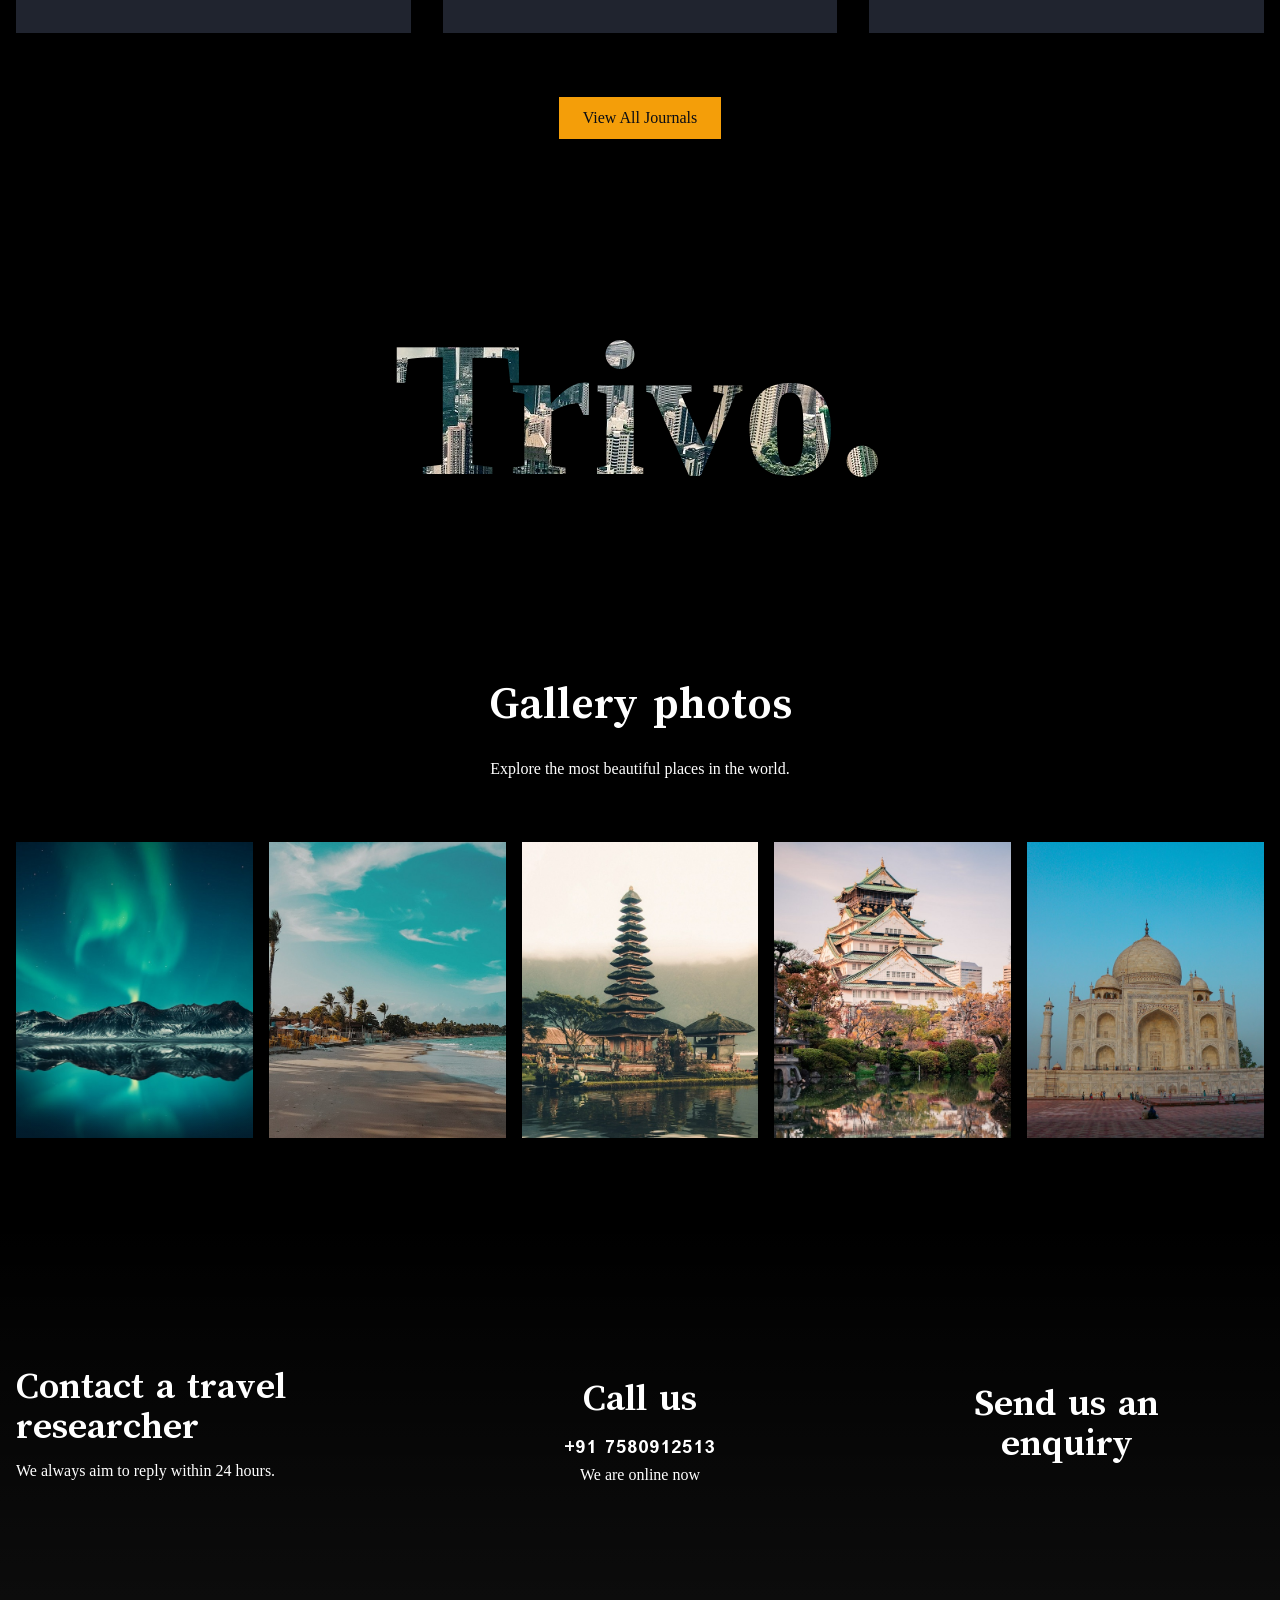
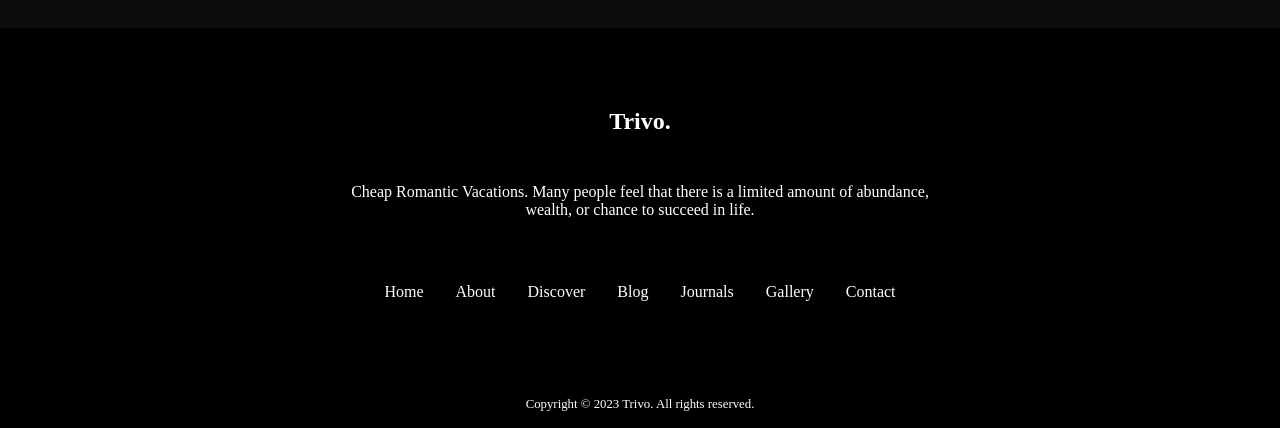
==== commit 7614eef0: "OIBSIP" ====
--- a/Landing_Page/index.html
+++ b/Landing_Page/index.html
@@ -4,7 +4,7 @@
 <head>
     <meta charset="UTF-8">
     <meta name="viewport" content="width=device-width, initial-scale=1.0">
-    <title>Document</title>
+    <title>Trivo.</title>
     <link rel="stylesheet" href="https://unpkg.com/sheryjs/dist/Shery.css" />
     <link rel="stylesheet" href="style.css">
     <script src="https://kit.fontawesome.com/fd02251519.js" crossorigin="anonymous"></script>
@@ -425,7 +425,7 @@
                 </ul>
             </div>
             <div class="footer__bar">
-                Copyright © 2023 Trivo. All rights reserved.
+                Copyright © 2023 Trivo. All rights reserved.<i class="fa-solid fa-heart fa-beat"></i>
             </div>
         </section>
     </div>
--- a/Landing_Page/style.css
+++ b/Landing_Page/style.css
@@ -267,8 +267,7 @@
 
 .about__image img{
     max-width: 450px;
-    margin: auto; 
-    margin-left: 40%;  
+    margin: auto;  
 } 
 
 .discover{
@@ -589,6 +588,10 @@
     font-size: 0.8rem;
     border-top: 1px solid var(--extra-light);
   }
+
+  .footer__bar i{
+    color: red;
+  }
   
   @media (width < 900px) {
     .link:not(.search) {
